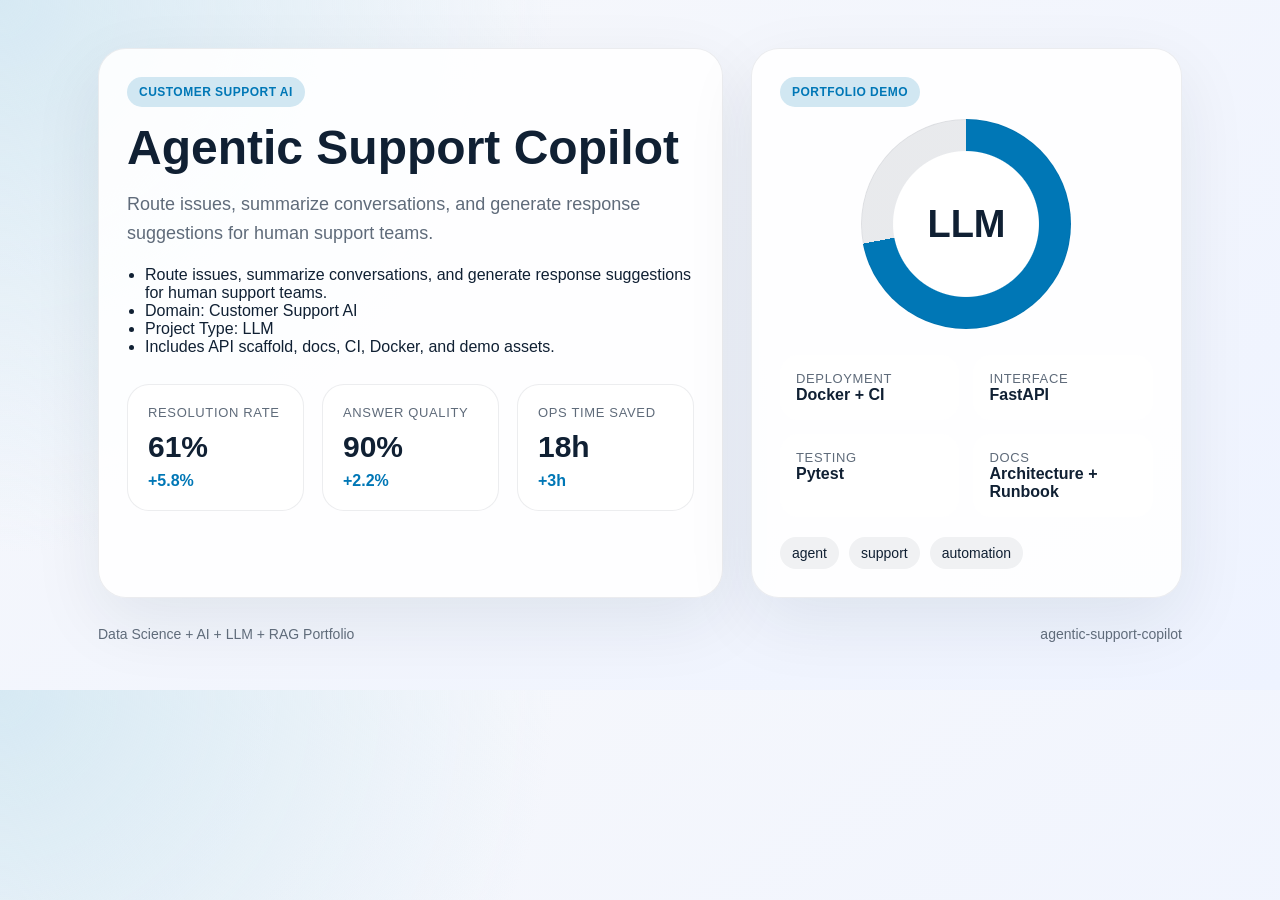
==== demo/index.html @ cbe6bb55 "Publish production-ready portfolio project" ====
<!doctype html>
        <html lang="en">
        <head>
          <meta charset="utf-8">
          <meta name="viewport" content="width=device-width, initial-scale=1">
          <title>Agentic Support Copilot</title>
          <style>
            :root {
              --accent: #0077b6;
              --ink: #102033;
              --muted: #5f6b7a;
              --card: rgba(255,255,255,0.88);
              --bg-1: #f7f8fb;
              --bg-2: #eef3ff;
            }
            * { box-sizing: border-box; }
            body {
              margin: 0;
              font-family: "Avenir Next", "Segoe UI", sans-serif;
              color: var(--ink);
              background:
                radial-gradient(circle at top left, color-mix(in srgb, var(--accent) 16%, white), transparent 38%),
                linear-gradient(145deg, var(--bg-1), var(--bg-2));
            }
            main {
              max-width: 1180px;
              margin: 0 auto;
              padding: 48px;
            }
            .hero {
              display: grid;
              grid-template-columns: 1.45fr 1fr;
              gap: 28px;
              align-items: stretch;
            }
            .panel {
              background: var(--card);
              border: 1px solid rgba(16, 32, 51, 0.08);
              border-radius: 28px;
              padding: 28px;
              box-shadow: 0 24px 70px rgba(16, 32, 51, 0.08);
            }
            .eyebrow {
              display: inline-flex;
              padding: 8px 12px;
              border-radius: 999px;
              background: color-mix(in srgb, var(--accent) 18%, white);
              color: var(--accent);
              font-weight: 700;
              letter-spacing: 0.04em;
              text-transform: uppercase;
              font-size: 12px;
            }
            h1 {
              font-size: 48px;
              line-height: 1.03;
              margin: 16px 0 18px;
            }
            p {
              color: var(--muted);
              font-size: 18px;
              line-height: 1.6;
              margin: 0 0 18px;
            }
            ul {
              margin: 18px 0 0;
              padding-left: 18px;
              color: var(--ink);
            }
            .cards {
              display: grid;
              grid-template-columns: repeat(3, 1fr);
              gap: 18px;
              margin-top: 28px;
            }
            .card {
              background: white;
              border-radius: 22px;
              padding: 20px;
              border: 1px solid rgba(16, 32, 51, 0.08);
            }
            .card span, .meta span {
              display: block;
              color: var(--muted);
              font-size: 13px;
              text-transform: uppercase;
              letter-spacing: 0.05em;
            }
            .card strong {
              display: block;
              font-size: 30px;
              margin: 10px 0 8px;
            }
            .card em {
              color: var(--accent);
              font-style: normal;
              font-weight: 700;
            }
            .visual {
              min-height: 100%;
              display: flex;
              flex-direction: column;
              justify-content: space-between;
            }
            .ring {
              width: 210px;
              height: 210px;
              margin: 12px auto 26px;
              border-radius: 50%;
              background:
                radial-gradient(circle closest-side, white 69%, transparent 70%),
                conic-gradient(var(--accent) 0 72%, rgba(16, 32, 51, 0.09) 72% 100%);
              display: grid;
              place-items: center;
              box-shadow: inset 0 0 0 1px rgba(16, 32, 51, 0.05);
            }
            .ring strong {
              font-size: 38px;
            }
            .meta {
              display: grid;
              grid-template-columns: repeat(2, 1fr);
              gap: 14px;
            }
            .meta article {
              background: white;
              border-radius: 18px;
              padding: 16px;
            }
            .tag-list {
              display: flex;
              flex-wrap: wrap;
              gap: 10px;
              list-style: none;
              padding: 0;
              margin: 20px 0 0;
            }
            .tag-list li {
              padding: 8px 12px;
              border-radius: 999px;
              background: rgba(16, 32, 51, 0.06);
              font-size: 14px;
            }
            .footer {
              margin-top: 28px;
              display: flex;
              justify-content: space-between;
              color: var(--muted);
              font-size: 14px;
            }
          </style>
        </head>
        <body>
          <main>
            <section class="hero">
              <div class="panel">
                <span class="eyebrow">Customer Support AI</span>
                <h1>Agentic Support Copilot</h1>
                <p>Route issues, summarize conversations, and generate response suggestions for human support teams.</p>
                <ul>
                  <li>Route issues, summarize conversations, and generate response suggestions for human support teams.</li><li>Domain: Customer Support AI</li><li>Project Type: LLM</li><li>Includes API scaffold, docs, CI, Docker, and demo assets.</li>
                </ul>
                <div class="cards">
                  <article class='card'><span>Resolution Rate</span><strong>61%</strong><em>+5.8%</em></article>
<article class='card'><span>Answer Quality</span><strong>90%</strong><em>+2.2%</em></article>
<article class='card'><span>Ops Time Saved</span><strong>18h</strong><em>+3h</em></article>
                </div>
              </div>
              <div class="panel visual">
                <div>
                  <span class="eyebrow">Portfolio Demo</span>
                  <div class="ring"><strong>LLM</strong></div>
                </div>
                <div class="meta">
                  <article><span>Deployment</span><strong>Docker + CI</strong></article>
                  <article><span>Interface</span><strong>FastAPI</strong></article>
                  <article><span>Testing</span><strong>Pytest</strong></article>
                  <article><span>Docs</span><strong>Architecture + Runbook</strong></article>
                </div>
                <ul class="tag-list"><li>agent</li><li>support</li><li>automation</li></ul>
              </div>
            </section>
            <div class="footer">
              <span>Data Science + AI + LLM + RAG Portfolio</span>
              <span>agentic-support-copilot</span>
            </div>
          </main>
        </body>
        </html>
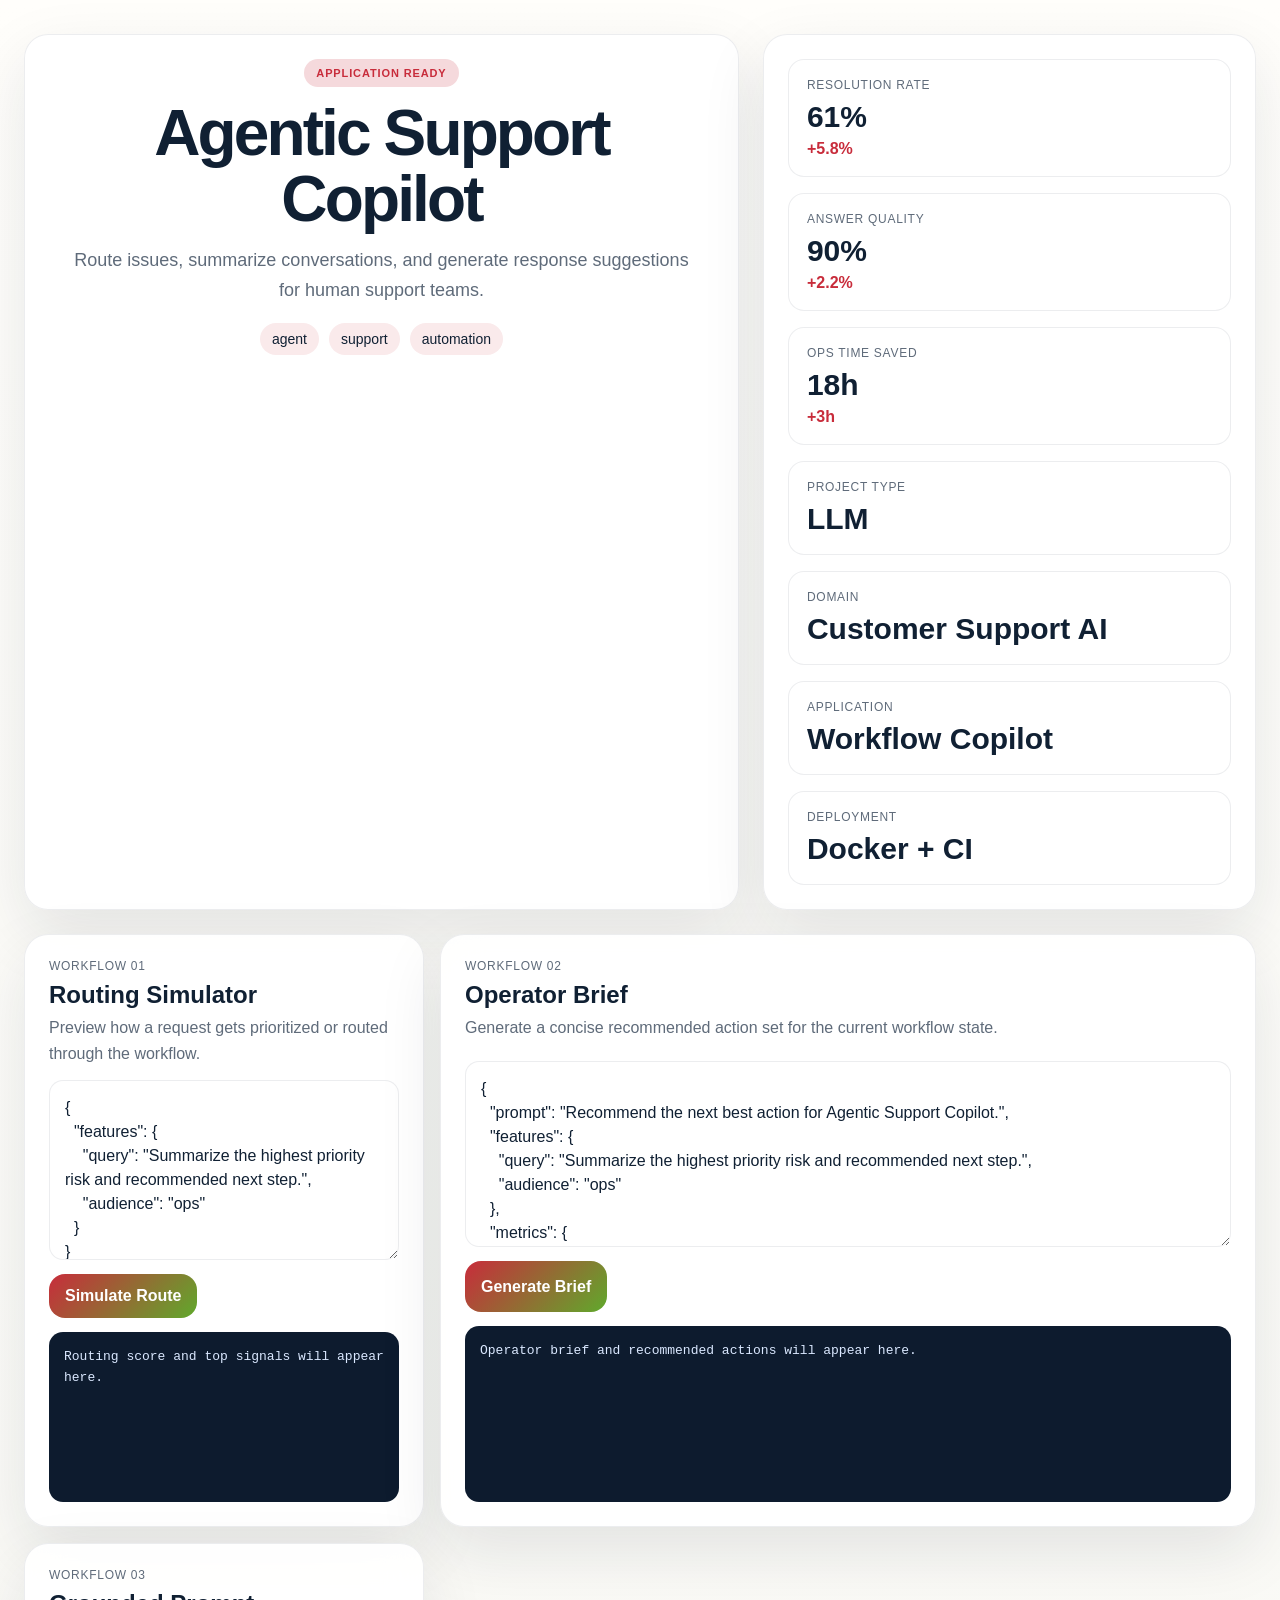
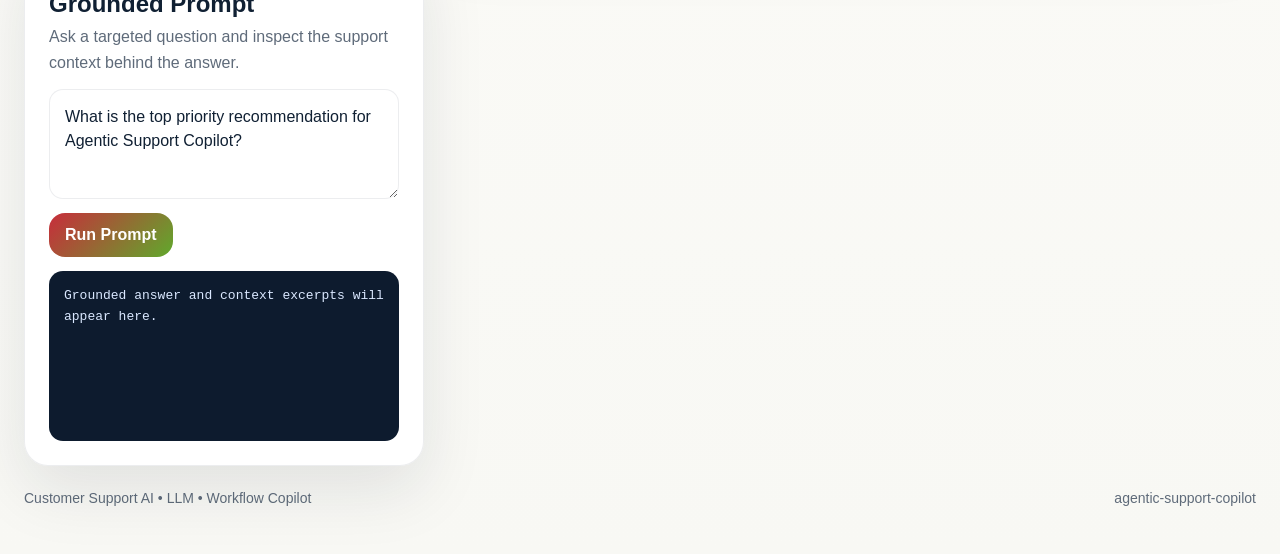
==== commit 3f3ced38: "Publish production-ready portfolio project" ====
--- a/demo/index.html
+++ b/demo/index.html
@@ -5,186 +5,91 @@
           <meta charset="utf-8">
           <meta name="viewport" content="width=device-width, initial-scale=1">
           <title>Agentic Support Copilot</title>
-          <style>
-            :root {
-              --accent: #0077b6;
-              --ink: #102033;
-              --muted: #5f6b7a;
-              --card: rgba(255,255,255,0.88);
-              --bg-1: #f7f8fb;
-              --bg-2: #eef3ff;
-            }
-            * { box-sizing: border-box; }
-            body {
-              margin: 0;
-              font-family: "Avenir Next", "Segoe UI", sans-serif;
-              color: var(--ink);
-              background:
-                radial-gradient(circle at top left, color-mix(in srgb, var(--accent) 16%, white), transparent 38%),
-                linear-gradient(145deg, var(--bg-1), var(--bg-2));
-            }
-            main {
-              max-width: 1180px;
-              margin: 0 auto;
-              padding: 48px;
-            }
-            .hero {
-              display: grid;
-              grid-template-columns: 1.45fr 1fr;
-              gap: 28px;
-              align-items: stretch;
-            }
-            .panel {
-              background: var(--card);
-              border: 1px solid rgba(16, 32, 51, 0.08);
-              border-radius: 28px;
-              padding: 28px;
-              box-shadow: 0 24px 70px rgba(16, 32, 51, 0.08);
-            }
-            .eyebrow {
-              display: inline-flex;
-              padding: 8px 12px;
-              border-radius: 999px;
-              background: color-mix(in srgb, var(--accent) 18%, white);
-              color: var(--accent);
-              font-weight: 700;
-              letter-spacing: 0.04em;
-              text-transform: uppercase;
-              font-size: 12px;
-            }
-            h1 {
-              font-size: 48px;
-              line-height: 1.03;
-              margin: 16px 0 18px;
-            }
-            p {
-              color: var(--muted);
-              font-size: 18px;
-              line-height: 1.6;
-              margin: 0 0 18px;
-            }
-            ul {
-              margin: 18px 0 0;
-              padding-left: 18px;
-              color: var(--ink);
-            }
-            .cards {
-              display: grid;
-              grid-template-columns: repeat(3, 1fr);
-              gap: 18px;
-              margin-top: 28px;
-            }
-            .card {
-              background: white;
-              border-radius: 22px;
-              padding: 20px;
-              border: 1px solid rgba(16, 32, 51, 0.08);
-            }
-            .card span, .meta span {
-              display: block;
-              color: var(--muted);
-              font-size: 13px;
-              text-transform: uppercase;
-              letter-spacing: 0.05em;
-            }
-            .card strong {
-              display: block;
-              font-size: 30px;
-              margin: 10px 0 8px;
-            }
-            .card em {
-              color: var(--accent);
-              font-style: normal;
-              font-weight: 700;
-            }
-            .visual {
-              min-height: 100%;
-              display: flex;
-              flex-direction: column;
-              justify-content: space-between;
-            }
-            .ring {
-              width: 210px;
-              height: 210px;
-              margin: 12px auto 26px;
-              border-radius: 50%;
-              background:
-                radial-gradient(circle closest-side, white 69%, transparent 70%),
-                conic-gradient(var(--accent) 0 72%, rgba(16, 32, 51, 0.09) 72% 100%);
-              display: grid;
-              place-items: center;
-              box-shadow: inset 0 0 0 1px rgba(16, 32, 51, 0.05);
-            }
-            .ring strong {
-              font-size: 38px;
-            }
-            .meta {
-              display: grid;
-              grid-template-columns: repeat(2, 1fr);
-              gap: 14px;
-            }
-            .meta article {
-              background: white;
-              border-radius: 18px;
-              padding: 16px;
-            }
-            .tag-list {
-              display: flex;
-              flex-wrap: wrap;
-              gap: 10px;
-              list-style: none;
-              padding: 0;
-              margin: 20px 0 0;
-            }
-            .tag-list li {
-              padding: 8px 12px;
-              border-radius: 999px;
-              background: rgba(16, 32, 51, 0.06);
-              font-size: 14px;
-            }
-            .footer {
-              margin-top: 28px;
-              display: flex;
-              justify-content: space-between;
-              color: var(--muted);
-              font-size: 14px;
-            }
-          </style>
+          <link rel="stylesheet" href="./styles.css">
         </head>
-        <body>
-          <main>
+        <body class="surface-paper">
+          <div class="page layout-horizon eyebrow-solid headline-tall modules-2 hero-align-center">
             <section class="hero">
-              <div class="panel">
-                <span class="eyebrow">Customer Support AI</span>
-                <h1>Agentic Support Copilot</h1>
-                <p>Route issues, summarize conversations, and generate response suggestions for human support teams.</p>
-                <ul>
-                  <li>Route issues, summarize conversations, and generate response suggestions for human support teams.</li><li>Domain: Customer Support AI</li><li>Project Type: LLM</li><li>Includes API scaffold, docs, CI, Docker, and demo assets.</li>
+              <div class="panel hero-copy">
+                <span class="eyebrow" data-health>Workflow Copilot</span>
+                <h1 id="project-title">Agentic Support Copilot</h1>
+                <p id="project-summary" class="lead">Route issues, summarize conversations, and generate response suggestions for human support teams.</p>
+                <ul id="project-tags" class="tag-list">
+                  <li>agent</li><li>support</li><li>automation</li>
                 </ul>
-                <div class="cards">
+              </div>
+              <div class="panel hero-side">
+                <div class="metric-grid">
                   <article class='card'><span>Resolution Rate</span><strong>61%</strong><em>+5.8%</em></article>
 <article class='card'><span>Answer Quality</span><strong>90%</strong><em>+2.2%</em></article>
 <article class='card'><span>Ops Time Saved</span><strong>18h</strong><em>+3h</em></article>
                 </div>
-              </div>
-              <div class="panel visual">
-                <div>
-                  <span class="eyebrow">Portfolio Demo</span>
-                  <div class="ring"><strong>LLM</strong></div>
+                <div class="mini-grid">
+                  <article class='mini-card'><span>Project Type</span><strong>LLM</strong></article><article class='mini-card'><span>Domain</span><strong>Customer Support AI</strong></article><article class='mini-card'><span>Application</span><strong>Workflow Copilot</strong></article><article class='mini-card'><span>Deployment</span><strong>Docker + CI</strong></article>
                 </div>
-                <div class="meta">
-                  <article><span>Deployment</span><strong>Docker + CI</strong></article>
-                  <article><span>Interface</span><strong>FastAPI</strong></article>
-                  <article><span>Testing</span><strong>Pytest</strong></article>
-                  <article><span>Docs</span><strong>Architecture + Runbook</strong></article>
-                </div>
-                <ul class="tag-list"><li>agent</li><li>support</li><li>automation</li></ul>
               </div>
             </section>
-            <div class="footer">
-              <span>Data Science + AI + LLM + RAG Portfolio</span>
+            <section class="app-grid">
+              <article class="panel module js-module span-normal">
+          <div class="module-header">
+            <span>Workflow 01</span>
+            <h2>Routing Simulator</h2>
+            <p>Preview how a request gets prioritized or routed through the workflow.</p>
+          </div>
+          <textarea class="js-input">{
+  &quot;features&quot;: {
+    &quot;query&quot;: &quot;Summarize the highest priority risk and recommended next step.&quot;,
+    &quot;audience&quot;: &quot;ops&quot;
+  }
+}</textarea>
+          <div class="button-row">
+            <button class="js-run" data-endpoint="/score" data-input-mode="json">Simulate Route</button>
+          </div>
+          <pre class="js-output">Routing score and top signals will appear here.</pre>
+        </article>
+<article class="panel module js-module span-wide">
+          <div class="module-header">
+            <span>Workflow 02</span>
+            <h2>Operator Brief</h2>
+            <p>Generate a concise recommended action set for the current workflow state.</p>
+          </div>
+          <textarea class="js-input">{
+  &quot;prompt&quot;: &quot;Recommend the next best action for Agentic Support Copilot.&quot;,
+  &quot;features&quot;: {
+    &quot;query&quot;: &quot;Summarize the highest priority risk and recommended next step.&quot;,
+    &quot;audience&quot;: &quot;ops&quot;
+  },
+  &quot;metrics&quot;: {
+    &quot;acquisition&quot;: 19.2,
+    &quot;activation&quot;: 25.0,
+    &quot;retention&quot;: 40.4,
+    &quot;revenue&quot;: 57.4
+  }
+}</textarea>
+          <div class="button-row">
+            <button class="js-run" data-endpoint="/recommend" data-input-mode="json">Generate Brief</button>
+          </div>
+          <pre class="js-output">Operator brief and recommended actions will appear here.</pre>
+        </article>
+<article class="panel module js-module span-normal">
+  <div class="module-header">
+    <span>Workflow 03</span>
+    <h2>Grounded Prompt</h2>
+    <p>Ask a targeted question and inspect the support context behind the answer.</p>
+  </div>
+  <textarea class="js-input module-input-text">What is the top priority recommendation for Agentic Support Copilot?</textarea>
+  <div class="button-row">
+    <button class="js-run" data-endpoint="/query" data-input-mode="text">Run Prompt</button>
+  </div>
+  <pre class="js-output">Grounded answer and context excerpts will appear here.</pre>
+</article>
+            </section>
+            <footer class="footer">
+              <span>Customer Support AI • LLM • Workflow Copilot</span>
               <span>agentic-support-copilot</span>
-            </div>
-          </main>
+            </footer>
+          </div>
+          <script id="bootstrap-data" type="application/json">{"project": {"slug": "agentic-support-copilot", "title": "Agentic Support Copilot", "project_type": "llm", "domain": "Customer Support AI", "summary": "Route issues, summarize conversations, and generate response suggestions for human support teams.", "tags": ["agent", "support", "automation"]}, "app_archetype": "copilot", "ui_profile": {"layout": "horizon", "surface": "paper", "font_stack": "\"Avenir Next\", \"Segoe UI\", sans-serif", "radius": 24, "shadow": 64, "eyebrow_style": "solid", "module_columns": 2, "hero_align": "center", "headline_mode": "tall"}, "app_modules": [{"label": "Workflow 01", "title": "Routing Simulator", "description": "Preview how a request gets prioritized or routed through the workflow.", "endpoint": "/score", "input_mode": "json", "cta": "Simulate Route", "prefill": "{\n  \"features\": {\n    \"query\": \"Summarize the highest priority risk and recommended next step.\",\n    \"audience\": \"ops\"\n  }\n}", "hint": "Routing score and top signals will appear here.", "span": "normal"}, {"label": "Workflow 02", "title": "Operator Brief", "description": "Generate a concise recommended action set for the current workflow state.", "endpoint": "/recommend", "input_mode": "json", "cta": "Generate Brief", "prefill": "{\n  \"prompt\": \"Recommend the next best action for Agentic Support Copilot.\",\n  \"features\": {\n    \"query\": \"Summarize the highest priority risk and recommended next step.\",\n    \"audience\": \"ops\"\n  },\n  \"metrics\": {\n    \"acquisition\": 19.2,\n    \"activation\": 25.0,\n    \"retention\": 40.4,\n    \"revenue\": 57.4\n  }\n}", "hint": "Operator brief and recommended actions will appear here.", "span": "wide"}, {"label": "Workflow 03", "title": "Grounded Prompt", "description": "Ask a targeted question and inspect the support context behind the answer.", "endpoint": "/query", "input_mode": "text", "cta": "Run Prompt", "prefill": "What is the top priority recommendation for Agentic Support Copilot?", "hint": "Grounded answer and context excerpts will appear here.", "span": "normal"}], "sample_features": {"query": "Summarize the highest priority risk and recommended next step.", "audience": "ops"}, "sample_metrics": {"acquisition": 19.2, "activation": 25.0, "retention": 40.4, "revenue": 57.4}, "knowledge_base": ["Agentic Support Copilot is positioned as a Customer Support AI starter that emphasizes fast iteration, clear documentation, and production-friendly interfaces.", "The primary value proposition is: Route issues, summarize conversations, and generate response suggestions for human support teams.", "Recommended operating model: ship a small API, add observability, validate outputs with stakeholder review, and monitor the top business KPI every week.", "Typical stakeholders include analytics, operations, product, and leadership teams working on agent, support, automation."], "dashboard_metrics": [{"label": "Resolution Rate", "value": "61%", "delta": "+5.8%"}, {"label": "Answer Quality", "value": "90%", "delta": "+2.2%"}, {"label": "Ops Time Saved", "value": "18h", "delta": "+3h"}]}</script>
+          <script src="./app.js"></script>
         </body>
         </html>
--- a/demo/styles.css
+++ b/demo/styles.css
@@ -0,0 +1,348 @@
+
+:root {
+  --accent: #c82c3b;
+  --accent-2: #60a92c;
+  --accent-soft: color-mix(in srgb, var(--accent) 18%, white);
+  --radius: 24px;
+  --shadow-size: 64px;
+  --font-stack: "Avenir Next", "Segoe UI", sans-serif;
+  --bg: #f4f7fb;
+  --card: rgba(255, 255, 255, 0.86);
+  --line: rgba(16, 32, 51, 0.08);
+  --ink: #102033;
+  --muted: #5f6b7a;
+  --output-bg: #0d1b2e;
+  --output-ink: #dae8ff;
+}
+* { box-sizing: border-box; }
+html, body { margin: 0; min-height: 100%; }
+body {
+  font-family: var(--font-stack);
+  color: var(--ink);
+  background: linear-gradient(145deg, #f8fbff, var(--bg));
+}
+body.surface-mist {
+  --bg: #eef4fb;
+  background:
+    radial-gradient(circle at top left, color-mix(in srgb, var(--accent) 18%, white), transparent 34%),
+    linear-gradient(145deg, #fbfdff, var(--bg));
+}
+body.surface-aurora {
+  --bg: #edf1ff;
+  background:
+    radial-gradient(circle at 0% 0%, color-mix(in srgb, var(--accent) 22%, white), transparent 38%),
+    radial-gradient(circle at 100% 100%, color-mix(in srgb, var(--accent-2) 20%, white), transparent 28%),
+    linear-gradient(135deg, #f7f8ff, var(--bg));
+}
+body.surface-sand {
+  --bg: #f5efe8;
+  --card: rgba(255, 251, 246, 0.9);
+  background:
+    linear-gradient(135deg, rgba(255,255,255,0.82), rgba(245, 239, 232, 0.98)),
+    radial-gradient(circle at top right, color-mix(in srgb, var(--accent) 16%, white), transparent 32%);
+}
+body.surface-slate {
+  --bg: #ecf0f7;
+  --card: rgba(248, 250, 255, 0.88);
+  background:
+    linear-gradient(160deg, #f7f9fc, var(--bg)),
+    radial-gradient(circle at bottom left, color-mix(in srgb, var(--accent-2) 16%, white), transparent 34%);
+}
+body.surface-paper {
+  --bg: #f8f8f4;
+  --card: rgba(255,255,255,0.93);
+  background:
+    linear-gradient(180deg, #fffefb, var(--bg));
+}
+body.surface-ink {
+  --bg: #0f1726;
+  --card: rgba(15, 23, 38, 0.88);
+  --line: rgba(226, 238, 255, 0.1);
+  --ink: #f5f8ff;
+  --muted: #b4c0cf;
+  --output-bg: rgba(255,255,255,0.06);
+  --output-ink: #f5f8ff;
+  background:
+    radial-gradient(circle at top left, color-mix(in srgb, var(--accent) 28%, transparent), transparent 42%),
+    linear-gradient(145deg, #09111d, var(--bg));
+}
+.page {
+  max-width: 1360px;
+  margin: 0 auto;
+  padding: 34px 24px 48px;
+  display: grid;
+  gap: 24px;
+}
+.panel {
+  background: var(--card);
+  border: 1px solid var(--line);
+  border-radius: var(--radius);
+  box-shadow: 0 24px var(--shadow-size) rgba(16, 32, 51, 0.1);
+  backdrop-filter: blur(18px);
+}
+.hero {
+  display: grid;
+  gap: 24px;
+}
+.hero-copy,
+.hero-side,
+.module {
+  padding: 24px;
+}
+.eyebrow {
+  display: inline-flex;
+  align-items: center;
+  gap: 8px;
+  padding: 8px 12px;
+  border-radius: 999px;
+  background: var(--accent-soft);
+  color: var(--accent);
+  text-transform: uppercase;
+  letter-spacing: 0.08em;
+  font-size: 11px;
+  font-weight: 800;
+}
+.page.eyebrow-outline .eyebrow {
+  background: transparent;
+  border: 1px solid color-mix(in srgb, var(--accent) 40%, white);
+}
+.page.eyebrow-soft .eyebrow {
+  background: color-mix(in srgb, var(--accent) 12%, white);
+  color: color-mix(in srgb, var(--accent) 82%, black);
+}
+h1 {
+  margin: 14px 0 12px;
+  font-size: clamp(2.2rem, 5vw, 4.4rem);
+  line-height: 0.96;
+  letter-spacing: -0.045em;
+}
+.page.headline-compact h1 { max-width: 10ch; }
+.page.headline-tall h1 { line-height: 1.03; font-size: clamp(2.4rem, 5vw, 4.8rem); }
+.lead {
+  margin: 0;
+  font-size: 18px;
+  line-height: 1.68;
+  color: var(--muted);
+  max-width: 62ch;
+}
+.tag-list {
+  list-style: none;
+  display: flex;
+  flex-wrap: wrap;
+  gap: 10px;
+  margin: 18px 0 0;
+  padding: 0;
+}
+.tag-list li {
+  padding: 8px 12px;
+  border-radius: 999px;
+  background: color-mix(in srgb, var(--accent) 10%, white);
+  color: var(--ink);
+  font-size: 14px;
+}
+.hero-side {
+  display: grid;
+  gap: 16px;
+}
+.metric-grid,
+.mini-grid,
+.app-grid {
+  display: grid;
+  gap: 16px;
+}
+.card,
+.mini-card {
+  background: color-mix(in srgb, var(--card) 92%, white);
+  border: 1px solid var(--line);
+  border-radius: calc(var(--radius) - 8px);
+  padding: 18px;
+}
+.card span,
+.mini-card span,
+.module-header span {
+  display: block;
+  color: var(--muted);
+  text-transform: uppercase;
+  letter-spacing: 0.06em;
+  font-size: 12px;
+}
+.card strong,
+.mini-card strong {
+  display: block;
+  margin-top: 8px;
+  font-size: 30px;
+}
+.card em {
+  display: inline-block;
+  margin-top: 6px;
+  font-style: normal;
+  color: var(--accent);
+  font-weight: 700;
+}
+.module {
+  display: grid;
+  gap: 14px;
+}
+.module-header h2 {
+  margin: 8px 0 6px;
+  font-size: 24px;
+}
+.module-header p {
+  margin: 0;
+  color: var(--muted);
+  line-height: 1.6;
+}
+textarea,
+button {
+  font: inherit;
+}
+textarea {
+  width: 100%;
+  min-height: 180px;
+  resize: vertical;
+  border: 1px solid var(--line);
+  border-radius: calc(var(--radius) - 10px);
+  padding: 15px;
+  background: rgba(255,255,255,0.82);
+  color: var(--ink);
+  line-height: 1.5;
+}
+body.surface-ink textarea {
+  background: rgba(255,255,255,0.05);
+}
+.module-input-text {
+  min-height: 110px;
+}
+.button-row {
+  display: flex;
+  flex-wrap: wrap;
+  gap: 10px;
+}
+button {
+  border: 0;
+  border-radius: 16px;
+  background: linear-gradient(135deg, var(--accent), var(--accent-2));
+  color: white;
+  padding: 13px 16px;
+  font-weight: 700;
+  cursor: pointer;
+}
+pre {
+  margin: 0;
+  white-space: pre-wrap;
+  word-break: break-word;
+  background: var(--output-bg);
+  color: var(--output-ink);
+  border-radius: calc(var(--radius) - 10px);
+  padding: 15px;
+  min-height: 170px;
+  line-height: 1.58;
+  font-size: 13px;
+  overflow: auto;
+}
+.footer {
+  display: flex;
+  justify-content: space-between;
+  color: var(--muted);
+  font-size: 14px;
+}
+.page.layout-horizon .hero {
+  grid-template-columns: 1.45fr 1fr;
+  align-items: stretch;
+}
+.page.layout-horizon.modules-2 .app-grid,
+.page.layout-horizon.modules-3 .app-grid {
+  grid-template-columns: repeat(3, minmax(0, 1fr));
+}
+.page.layout-rail .hero {
+  grid-template-columns: 0.92fr 1.08fr;
+}
+.page.layout-rail .hero-copy {
+  padding-top: 34px;
+}
+.page.layout-rail .app-grid {
+  grid-template-columns: repeat(2, minmax(0, 1fr));
+}
+.page.layout-folio .hero {
+  grid-template-columns: 1fr;
+}
+.page.layout-folio .hero-copy {
+  text-align: center;
+}
+.page.layout-folio .lead {
+  margin-inline: auto;
+}
+.page.layout-folio .tag-list {
+  justify-content: center;
+}
+.page.layout-folio .metric-grid {
+  grid-template-columns: repeat(3, minmax(0, 1fr));
+}
+.page.layout-folio .mini-grid {
+  grid-template-columns: repeat(4, minmax(0, 1fr));
+}
+.page.layout-folio .app-grid {
+  grid-template-columns: repeat(2, minmax(0, 1fr));
+}
+.page.layout-board .hero {
+  grid-template-columns: 1fr;
+}
+.page.layout-board .hero-side {
+  grid-template-columns: 1.2fr 0.8fr;
+  align-items: start;
+}
+.page.layout-board .metric-grid {
+  grid-template-columns: repeat(3, minmax(0, 1fr));
+}
+.page.layout-board .app-grid {
+  grid-template-columns: repeat(4, minmax(0, 1fr));
+}
+.page.layout-stack .hero {
+  grid-template-columns: 1fr;
+}
+.page.layout-stack .hero-side {
+  grid-template-columns: repeat(2, minmax(0, 1fr));
+}
+.page.layout-stack .app-grid {
+  grid-template-columns: repeat(3, minmax(0, 1fr));
+}
+.page.layout-console .hero {
+  grid-template-columns: 1.1fr 0.9fr;
+}
+.page.layout-console .panel,
+.page.layout-console .card,
+.page.layout-console .mini-card {
+  border-radius: 18px;
+}
+.page.modules-2 .app-grid {
+  grid-template-columns: repeat(2, minmax(0, 1fr));
+}
+.module.span-wide {
+  grid-column: span 2;
+}
+.hero-align-center .hero-copy {
+  text-align: center;
+}
+.hero-align-center .lead,
+.hero-align-center .tag-list {
+  margin-inline: auto;
+  justify-content: center;
+}
+@media (max-width: 1120px) {
+  .page.layout-horizon .hero,
+  .page.layout-rail .hero,
+  .page.layout-console .hero,
+  .page.layout-board .hero-side,
+  .page.layout-folio .mini-grid,
+  .page.layout-stack .hero-side,
+  .page.modules-2 .app-grid,
+  .page.layout-board .app-grid,
+  .page.layout-stack .app-grid,
+  .page.layout-horizon.modules-3 .app-grid,
+  .page.layout-folio .app-grid {
+    grid-template-columns: 1fr;
+  }
+  .module.span-wide {
+    grid-column: auto;
+  }
+}
